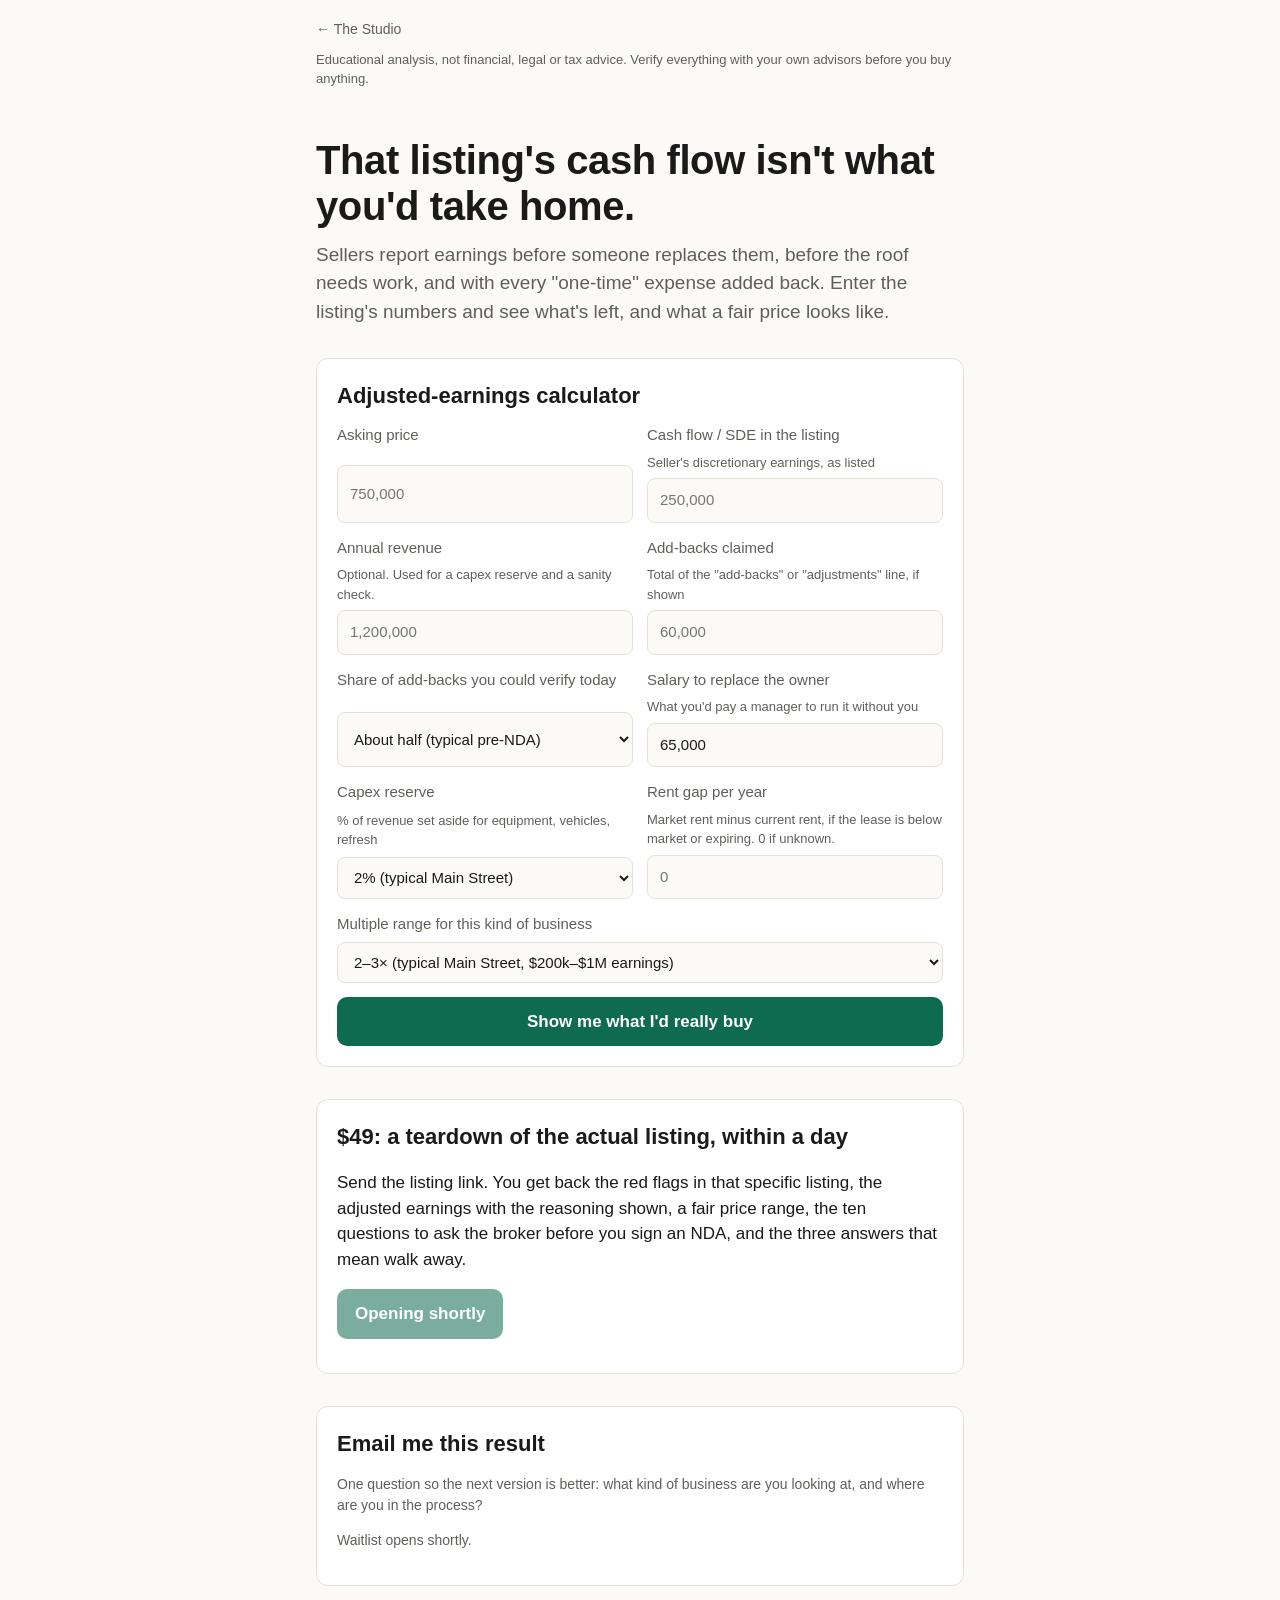
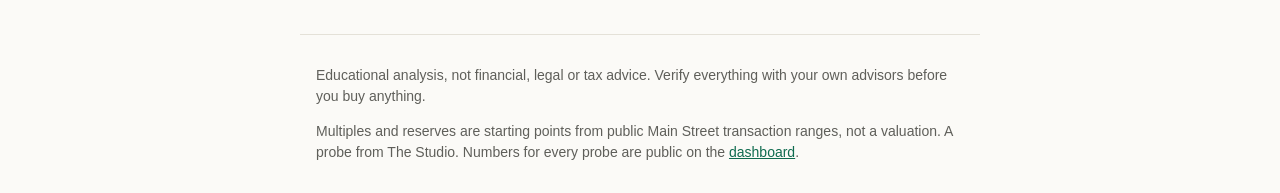
==== listing-teardown/index.html @ 20b0f38d "First publish: dashboard v1 and probe 1 (listing-teardown) Co-Authored-By: Claude Opus 5.5 <noreply@" ====
<!doctype html>
<html lang="en">
<head>
<meta charset="utf-8">
<meta name="viewport" content="width=device-width, initial-scale=1">
<title>What you're really buying</title>
<meta name="description" content="Paste the numbers from any business-for-sale listing and see the earnings you'd actually take home, a fair price range, and the questions to ask the broker.">
<link rel="stylesheet" href="../shared/probe.css">
<script src="config.js"></script>
</head>
<body>
<header class="wrap">
  <a class="studio" href="../">← <span data-studio-name>The Studio</span></a>
  <p class="disclaimer" data-disclaimer>Educational analysis, not financial, legal or tax advice. Verify everything with your own advisors before you buy anything.</p>
</header>

<main class="wrap">
  <section class="hero">
    <h1>That listing's cash flow isn't what you'd take home.</h1>
    <p class="lede">Sellers report earnings before someone replaces them, before the roof needs work, and with every "one-time" expense added back. Enter the listing's numbers and see what's left, and what a fair price looks like.</p>
  </section>

  <section class="tool" id="tool">
    <h2>Adjusted-earnings calculator</h2>
    <form id="tool-form" onsubmit="return false" autocomplete="off">
      <div class="row">
        <label>Asking price <input type="text" name="asking" inputmode="decimal" placeholder="750,000"></label>
        <label>Cash flow / SDE in the listing <small>Seller's discretionary earnings, as listed</small><input type="text" name="sde" inputmode="decimal" placeholder="250,000"></label>
      </div>
      <div class="row">
        <label>Annual revenue <small>Optional. Used for a capex reserve and a sanity check.</small><input type="text" name="revenue" inputmode="decimal" placeholder="1,200,000"></label>
        <label>Add-backs claimed <small>Total of the "add-backs" or "adjustments" line, if shown</small><input type="text" name="addbacks" inputmode="decimal" placeholder="60,000"></label>
      </div>
      <div class="row">
        <label>Share of add-backs you could verify today
          <select name="verify">
            <option value="1">All of them (documented)</option>
            <option value="0.5" selected>About half (typical pre-NDA)</option>
            <option value="0.25">A quarter</option>
            <option value="0">None (nothing shown yet)</option>
          </select></label>
        <label>Salary to replace the owner <small>What you'd pay a manager to run it without you</small><input type="text" name="salary" inputmode="decimal" value="65,000"></label>
      </div>
      <div class="row">
        <label>Capex reserve <small>% of revenue set aside for equipment, vehicles, refresh</small>
          <select name="capex">
            <option value="0.01">1% (light: services, online)</option>
            <option value="0.02" selected>2% (typical Main Street)</option>
            <option value="0.04">4% (heavy: fleets, kitchens, machines)</option>
          </select></label>
        <label>Rent gap per year <small>Market rent minus current rent, if the lease is below market or expiring. 0 if unknown.</small><input type="text" name="rent" inputmode="decimal" placeholder="0"></label>
      </div>
      <label>Multiple range for this kind of business
        <select name="mult">
          <option value="1.5,2.5">1.5–2.5× (owner-operated, under $200k earnings)</option>
          <option value="2,3" selected>2–3× (typical Main Street, $200k–$1M earnings)</option>
          <option value="2.5,3.5">2.5–3.5× (manager-run, recurring revenue)</option>
          <option value="3,4.5">3–4.5× (strong recurring, $1M+ earnings)</option>
        </select></label>
      <button type="button" class="primary" id="run">Show me what I'd really buy</button>
    </form>
    <div id="result" class="result" hidden></div>
  </section>

  <section class="paid" id="paid">
    <h2>$49: a teardown of the actual listing, within a day</h2>
    <p>Send the listing link. You get back the red flags in that specific listing, the adjusted earnings with the reasoning shown, a fair price range, the ten questions to ask the broker before you sign an NDA, and the three answers that mean walk away.</p>
    <a class="primary" id="paid-cta" href="#" target="_blank" rel="noopener">Loading…</a>
    <p class="small" id="paid-note"></p>
  </section>

  <section class="capture" id="capture">
    <h2>Email me this result</h2>
    <p class="small">One question so the next version is better: what kind of business are you looking at, and where are you in the process?</p>
    <div id="capture-slot"></div>
  </section>
</main>

<footer class="wrap small">
  <p data-disclaimer-footer></p>
  <p>Multiples and reserves are starting points from public Main Street transaction ranges, not a valuation. A probe from <span data-studio-name>The Studio</span>. Numbers for every probe are public on the <a href="../">dashboard</a>.</p>
</footer>

<script src="../shared/probe.js"></script>
<script src="tool.js"></script>
</body>
</html>
---- shared/probe.css ----
/* Shared probe styles. One accent, system fonts, light and dark, phone-first. Don't decorate before you measure. */
:root {
  --bg: #fbfaf7; --fg: #1a1a1a; --muted: #5f5f5a; --line: #e4e1d8; --card: #ffffff;
  --accent: #0f6b4f; --accent-fg: #ffffff; --warn: #a15a00; --bad: #a3261f; --good: #0f6b4f;
}
@media (prefers-color-scheme: dark) {
  :root { --bg: #121311; --fg: #ecebe6; --muted: #a3a29b; --line: #2a2c28; --card: #1a1c19; --accent: #39b58f; --accent-fg: #0b1a14; --warn: #e0a24a; --bad: #e46b63; --good: #39b58f; }
}
* { box-sizing: border-box; }
html { -webkit-text-size-adjust: 100%; }
body { margin: 0; background: var(--bg); color: var(--fg); font: 17px/1.5 -apple-system, BlinkMacSystemFont, "Segoe UI", Roboto, Helvetica, Arial, sans-serif; }
.wrap { max-width: 680px; margin: 0 auto; padding: 16px; }
header.wrap { padding-bottom: 0; }
a { color: var(--accent); }
.studio { text-decoration: none; font-size: 14px; color: var(--muted); }
.disclaimer { font-size: 13px; color: var(--muted); margin: 8px 0 0; }
h1 { font-size: clamp(28px, 6vw, 40px); line-height: 1.15; margin: 24px 0 12px; letter-spacing: -0.01em; }
h2 { font-size: 22px; margin: 0 0 12px; }
.lede { font-size: 19px; color: var(--muted); margin: 0 0 8px; }
section { margin: 32px 0; }
.tool, .paid, .capture { background: var(--card); border: 1px solid var(--line); border-radius: 12px; padding: 20px; }
form { display: grid; gap: 14px; }
label { display: grid; gap: 6px; font-size: 15px; color: var(--muted); }
label small { color: var(--muted); font-size: 13px; }
input, select { font: inherit; color: var(--fg); background: var(--bg); border: 1px solid var(--line); border-radius: 8px; padding: 10px 12px; width: 100%; }
input:focus, select:focus { outline: 2px solid var(--accent); outline-offset: 1px; }
.row { display: grid; grid-template-columns: 1fr 1fr; gap: 14px; }
@media (max-width: 480px) { .row { grid-template-columns: 1fr; } }
button, .primary { font: inherit; font-weight: 600; cursor: pointer; }
.primary { display: inline-block; background: var(--accent); color: var(--accent-fg); border: 0; border-radius: 10px; padding: 12px 18px; text-decoration: none; text-align: center; }
.primary[aria-disabled="true"] { opacity: .55; pointer-events: none; }
.secondary { background: transparent; color: var(--accent); border: 1px solid var(--accent); border-radius: 10px; padding: 10px 16px; }
.result { margin-top: 20px; border-top: 1px solid var(--line); padding-top: 16px; }
.big { font-size: 34px; font-weight: 700; letter-spacing: -0.01em; margin: 4px 0; }
.kv { display: grid; grid-template-columns: 1fr auto; gap: 6px 16px; margin: 12px 0; font-variant-numeric: tabular-nums; }
.kv dt { color: var(--muted); } .kv dd { margin: 0; text-align: right; }
.flag { padding: 10px 12px; border-radius: 8px; margin: 8px 0; font-size: 15px; background: color-mix(in srgb, var(--warn) 12%, transparent); border-left: 3px solid var(--warn); }
.flag.bad { background: color-mix(in srgb, var(--bad) 12%, transparent); border-left-color: var(--bad); }
.flag.good { background: color-mix(in srgb, var(--good) 12%, transparent); border-left-color: var(--good); }
.small { font-size: 14px; color: var(--muted); }
footer { border-top: 1px solid var(--line); margin-top: 40px; padding-top: 16px; }
ol.q { padding-left: 20px; } ol.q li { margin: 6px 0; }
.locked { color: var(--muted); font-style: italic; }
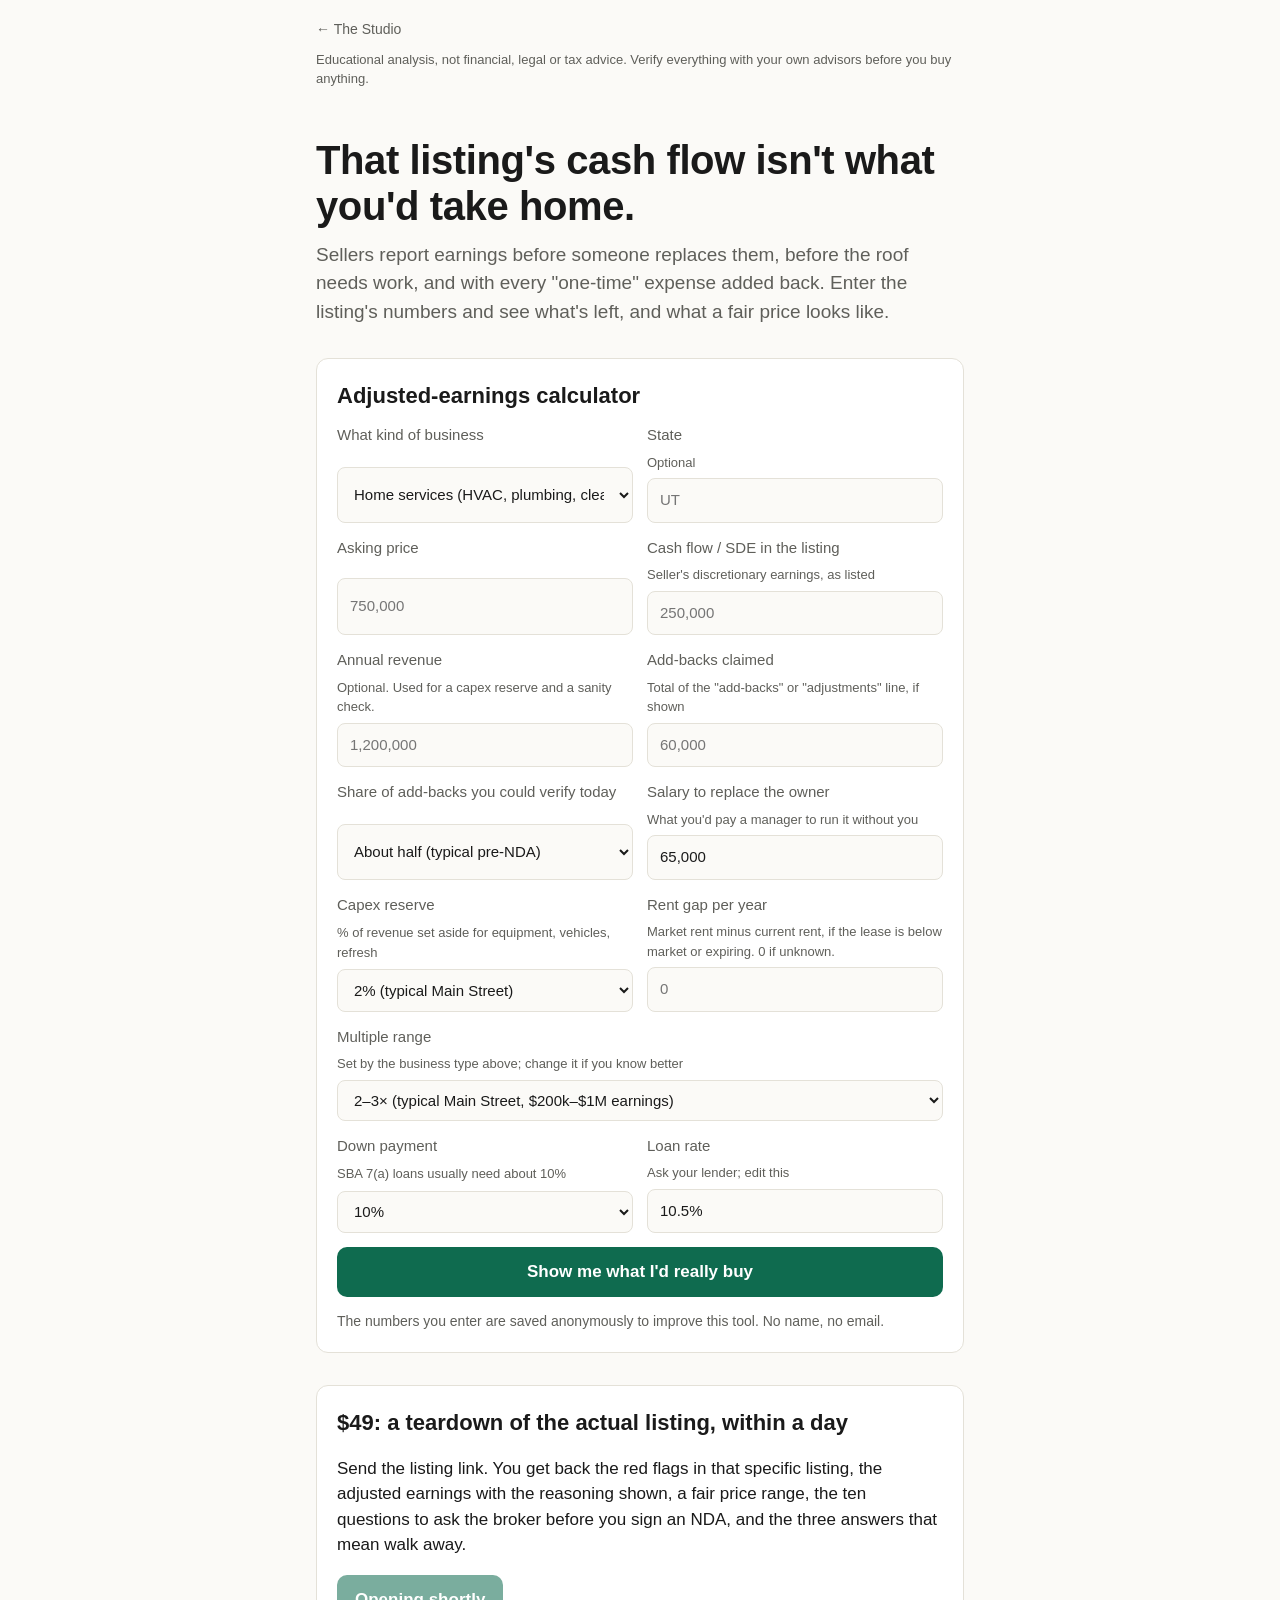
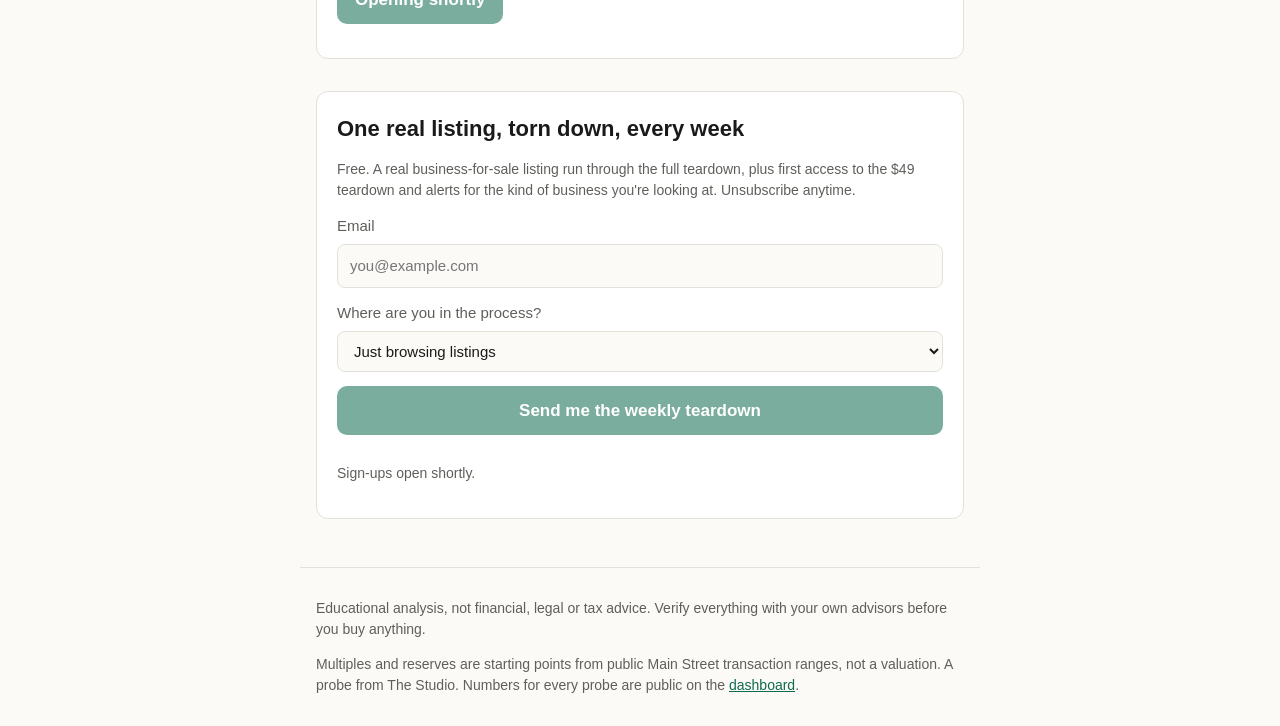
==== commit 75ec750c: "Probe 1 v2: industry presets, loan check, inline capture" ====
--- a/listing-teardown/index.html
+++ b/listing-teardown/index.html
@@ -23,6 +23,19 @@
   <section class="tool" id="tool">
     <h2>Adjusted-earnings calculator</h2>
     <form id="tool-form" onsubmit="return false" autocomplete="off">
+      <div class="row">
+        <label>What kind of business
+          <select name="industry">
+            <option value="carwash">Car wash</option>
+            <option value="laundromat">Laundromat</option>
+            <option value="homeservices" selected>Home services (HVAC, plumbing, cleaning…)</option>
+            <option value="auto">Auto repair</option>
+            <option value="restaurant">Restaurant or café</option>
+            <option value="ecommerce">E-commerce or online</option>
+            <option value="other">Something else</option>
+          </select></label>
+        <label>State <small>Optional</small><input type="text" name="state" maxlength="2" placeholder="UT" style="text-transform:uppercase"></label>
+      </div>
       <div class="row">
         <label>Asking price <input type="text" name="asking" inputmode="decimal" placeholder="750,000"></label>
         <label>Cash flow / SDE in the listing <small>Seller's discretionary earnings, as listed</small><input type="text" name="sde" inputmode="decimal" placeholder="250,000"></label>
@@ -50,14 +63,20 @@
           </select></label>
         <label>Rent gap per year <small>Market rent minus current rent, if the lease is below market or expiring. 0 if unknown.</small><input type="text" name="rent" inputmode="decimal" placeholder="0"></label>
       </div>
-      <label>Multiple range for this kind of business
+      <label>Multiple range <small>Set by the business type above; change it if you know better</small>
         <select name="mult">
           <option value="1.5,2.5">1.5–2.5× (owner-operated, under $200k earnings)</option>
           <option value="2,3" selected>2–3× (typical Main Street, $200k–$1M earnings)</option>
           <option value="2.5,3.5">2.5–3.5× (manager-run, recurring revenue)</option>
           <option value="3,4.5">3–4.5× (strong recurring, $1M+ earnings)</option>
         </select></label>
+      <div class="row">
+        <label>Down payment <small>SBA 7(a) loans usually need about 10%</small>
+          <select name="down"><option value="0.1" selected>10%</option><option value="0.2">20%</option><option value="0.3">30%</option><option value="1">All cash</option></select></label>
+        <label>Loan rate <small>Ask your lender; edit this</small><input type="text" name="rate" inputmode="decimal" value="10.5%"></label>
+      </div>
       <button type="button" class="primary" id="run">Show me what I'd really buy</button>
+      <p class="small" style="margin:0">The numbers you enter are saved anonymously to improve this tool. No name, no email.</p>
     </form>
     <div id="result" class="result" hidden></div>
   </section>
@@ -70,9 +89,21 @@
   </section>
 
   <section class="capture" id="capture">
-    <h2>Email me this result</h2>
-    <p class="small">One question so the next version is better: what kind of business are you looking at, and where are you in the process?</p>
-    <div id="capture-slot"></div>
+    <h2>One real listing, torn down, every week</h2>
+    <p class="small">Free. A real business-for-sale listing run through the full teardown, plus first access to the $49 teardown and alerts for the kind of business you're looking at. Unsubscribe anytime.</p>
+    <form id="capture-form" onsubmit="return false">
+      <label>Email <input type="email" name="email" required autocomplete="email" placeholder="you@example.com"></label>
+      <label>Where are you in the process?
+        <select name="stage">
+          <option value="browsing">Just browsing listings</option>
+          <option value="broker">Talking to a broker</option>
+          <option value="nda">Under NDA or LOI</option>
+          <option value="advisor">Advising a buyer (lender, CPA, attorney)</option>
+          <option value="seller">Selling or brokering</option>
+        </select></label>
+      <button type="button" class="primary" id="capture-btn">Send me the weekly teardown</button>
+      <p class="small" id="capture-msg" aria-live="polite"></p>
+    </form>
   </section>
 </main>
 
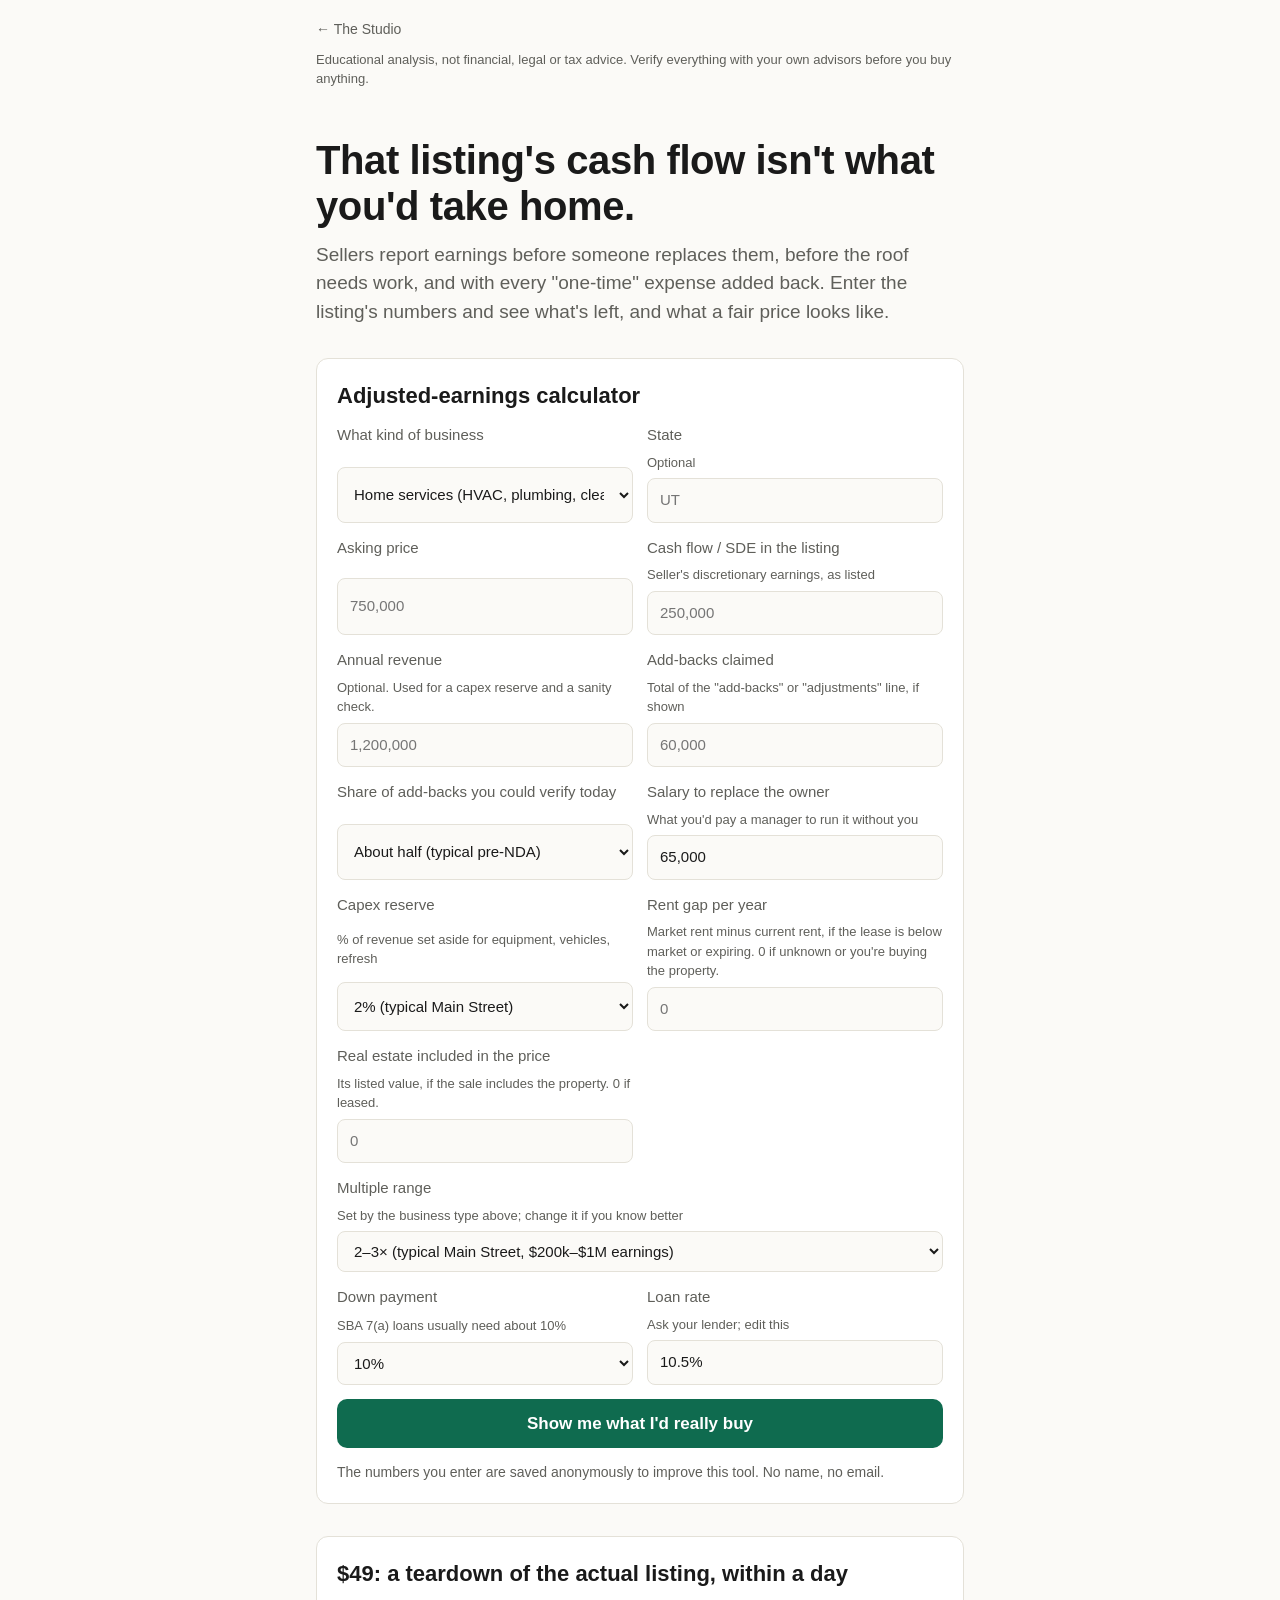
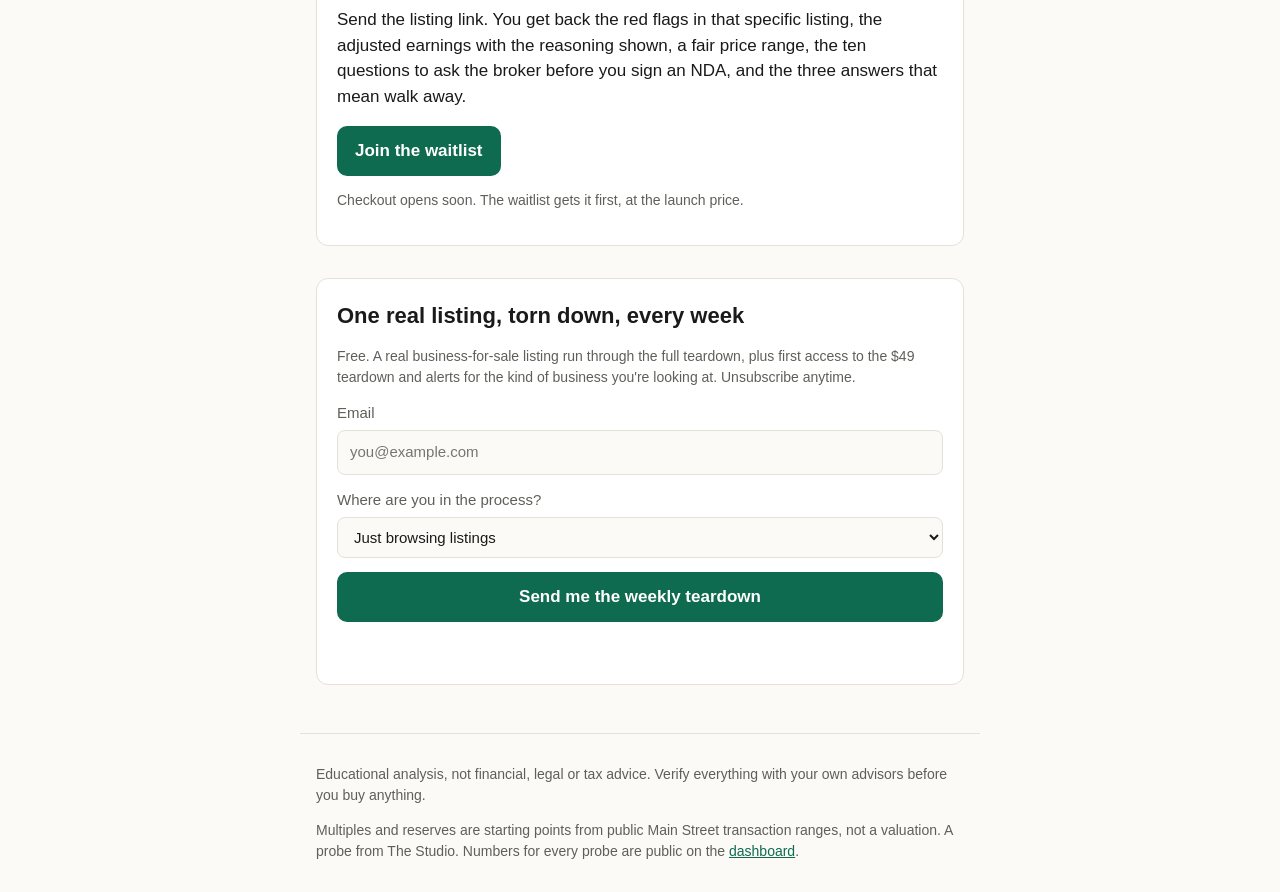
==== commit db23c472: "Probe 1: property-included deals" ====
--- a/listing-teardown/index.html
+++ b/listing-teardown/index.html
@@ -61,7 +61,11 @@
             <option value="0.02" selected>2% (typical Main Street)</option>
             <option value="0.04">4% (heavy: fleets, kitchens, machines)</option>
           </select></label>
-        <label>Rent gap per year <small>Market rent minus current rent, if the lease is below market or expiring. 0 if unknown.</small><input type="text" name="rent" inputmode="decimal" placeholder="0"></label>
+        <label>Rent gap per year <small>Market rent minus current rent, if the lease is below market or expiring. 0 if unknown or you're buying the property.</small><input type="text" name="rent" inputmode="decimal" placeholder="0"></label>
+      </div>
+      <div class="row">
+        <label>Real estate included in the price <small>Its listed value, if the sale includes the property. 0 if leased.</small><input type="text" name="realestate" inputmode="decimal" placeholder="0"></label>
+        <span></span>
       </div>
       <label>Multiple range <small>Set by the business type above; change it if you know better</small>
         <select name="mult">
